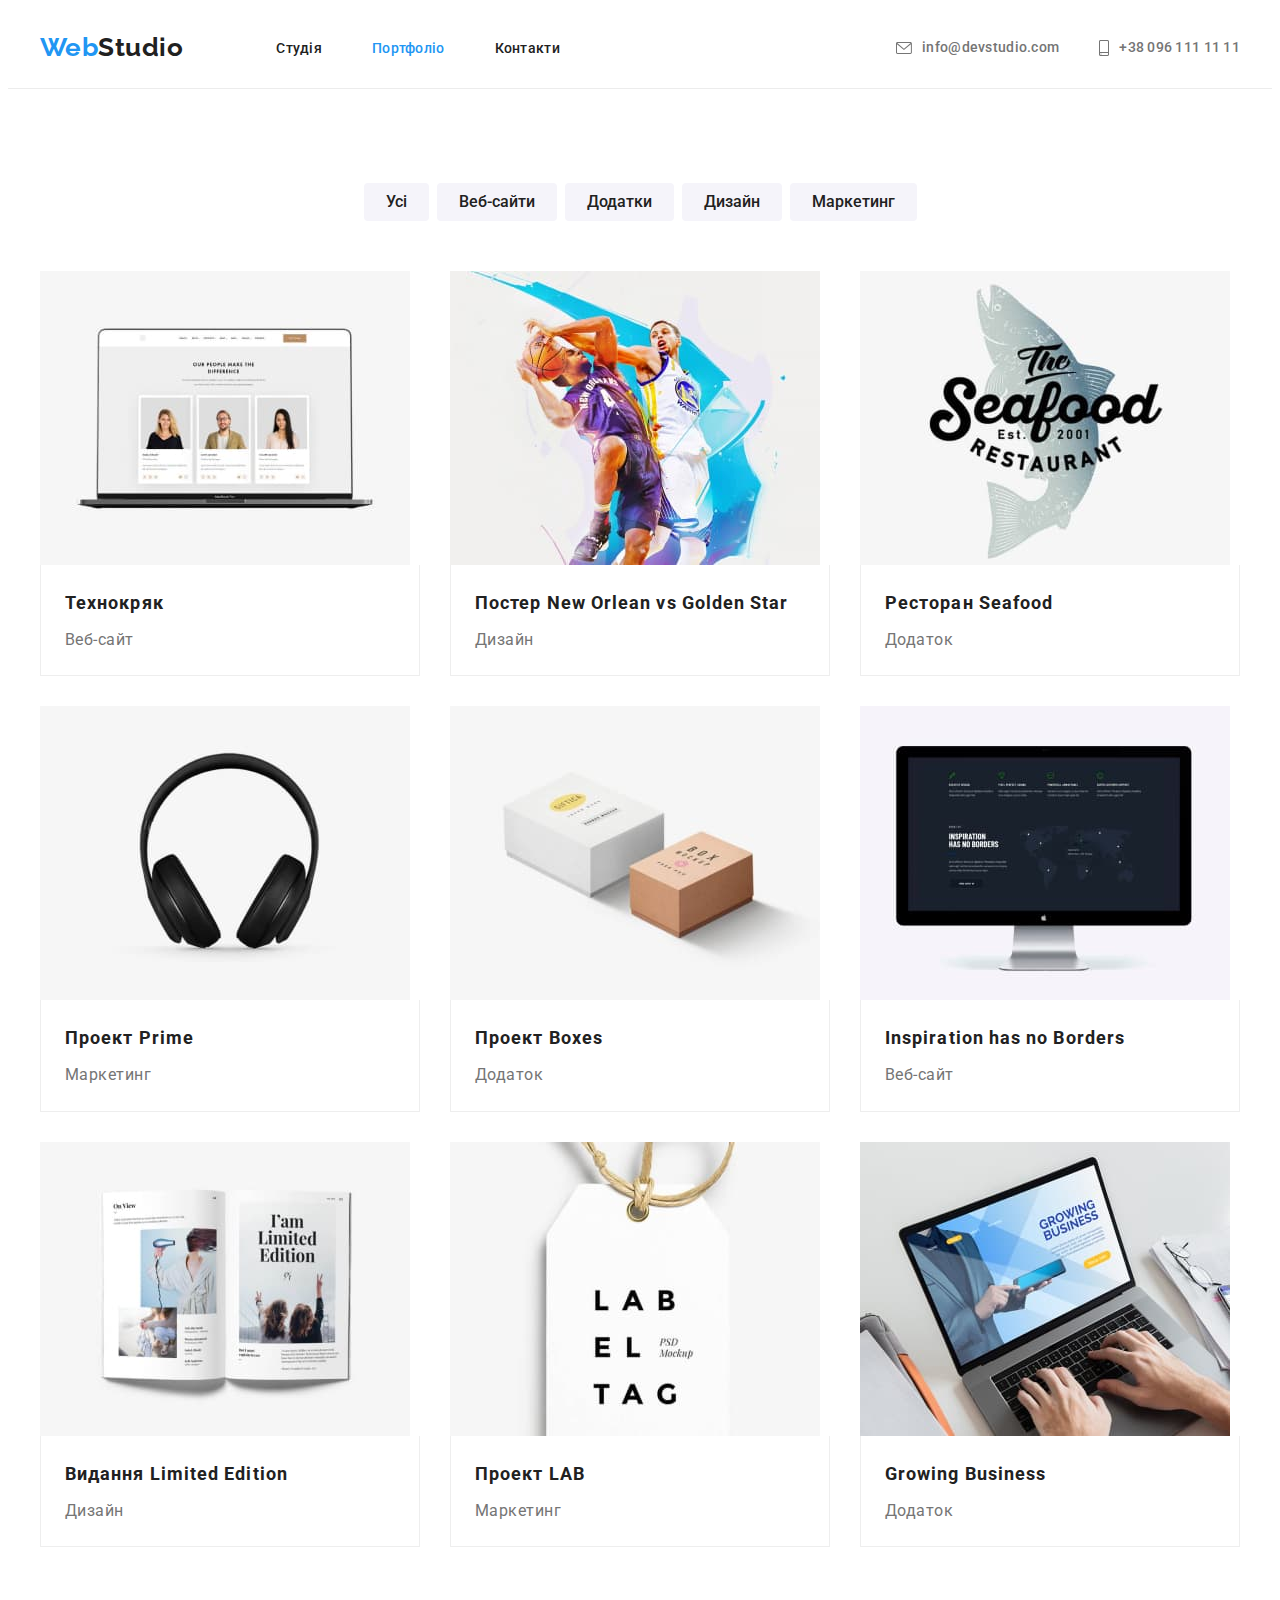
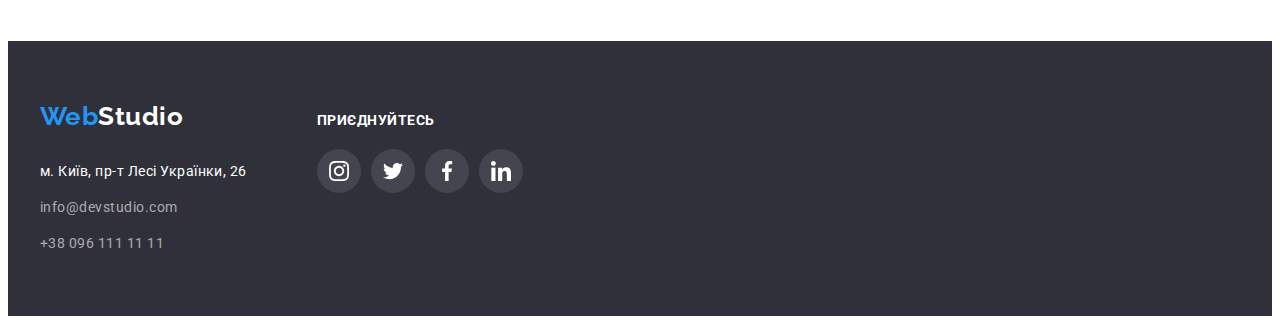
==== portfolio.html @ df8eee69 "Initial commit" ====
<!DOCTYPE html>
<html lang="uk">
  <head>
    <meta charset="UTF-8" />
    <meta http-equiv="X-UA-Compatible" content="IE=edge" />
    <meta name="viewport" content="width=device-width, initial-scale=1.0" />
    <title>Портфоліо</title>
    <link rel="stylesheet" href="https://fonts.googleapis.com/css2?family=Raleway:wght@700&family=Roboto:wght@400;500;700;900&display=swap" />
    <link
      rel="stylesheet"
      href="https://cdnjs.cloudflare.com/ajax/libs/modern-normalize/1.1.0/modern-normalize.min.css"
      integrity="sha512-wpPYUAdjBVSE4KJnH1VR1HeZfpl1ub8YT/NKx4PuQ5NmX2tKuGu6U/JRp5y+Y8XG2tV+wKQpNHVUX03MfMFn9Q=="
      crossorigin="anonymous"
      referrerpolicy="no-referrer"
    />
    <link rel="stylesheet" href="./css/style.css" />
  </head>
  <body>
    <header class="portfolio header">
      <div class="container">
        <div class="header-container">
          <nav class="flex-container">
            <a lang="en" href="./index.html" class="logo">Web<span class="logo-sec-h">Studio</span></a>
            <ul class="nav list">
              <li><a class="nav-link" href="./index.html">Студія</a></li>
              <li><a class="nav-link current" href="./portfolio.html">Портфоліо</a></li>
              <li><a class="nav-link" href="#">Контакти</a></li>
            </ul>
          </nav>
          <ul class="nav-contact list">
            <li>
              <a class="contact-header" lang="en" href="mailto:info@devstudio.com">
                <svg width="16" height="12" class="mail">
                  <use href="./images/icons.svg#icon-envelope"></use>
                </svg>
                info@devstudio.com</a
              >
            </li>
            <li>
              <a class="contact-header" href="tel:+30961111111">
                <svg width="10" height="16" class="smartph">
                  <use href="./images/icons.svg#icon-phone"></use>
                </svg>
                +38 096 111 11 11
              </a>
            </li>
          </ul>
        </div>
      </div>
    </header>

    <main>
      <section class="main section">
        <div class="container">
          <h1 class="visually-hidden">Фільтри та портфоліо</h1>
          <ul class="portfolio-button list">
            <li>
              <button type="button" class="main-button">Усі</button>
            </li>
            <li>
              <button type="button" class="main-button">Веб-сайти</button>
            </li>
            <li>
              <button type="button" class="main-button">Додатки</button>
            </li>
            <li>
              <button type="button" class="main-button">Дизайн</button>
            </li>
            <li>
              <button type="button" class="main-button">Маркетинг</button>
            </li>
          </ul>
          <ul class="portfolio list">
            <li class="portfolio-card">
              <img src="./images/laptop_with_persons.jpg" alt="Ноутбук з фото-картками персоналу" width="370" />
              <div class="container-portf-text">
                <h2 class="main-title">Технокряк</h2>
                <p class="main-sub">Веб-сайт</p>
              </div>
            </li>
            <li class="portfolio-card">
              <img src="./images/basketball_players.jpg" alt="Хлопці, котрі грають у баскетбол" width="370" />
              <div class="container-portf-text">
                <h2 class="main-title">Постер New Orlean vs Golden Star</h2>
                <p class="main-sub">Дизайн</p>
              </div>
            </li>
            <li class="portfolio-card">
              <img src="./images/fish.jpg" alt="Риба на задньому фоні з назвою ресторана на передньому фоні" width="370" />
              <div class="container-portf-text">
                <h2 class="main-title">Ресторан Seafood</h2>
                <p class="main-sub">Додаток</p>
              </div>
            </li>
            <li class="portfolio-card">
              <img src="./images/headphones.jpg" alt="Накладні навушники" width="370" />
              <div class="container-portf-text">
                <h2 class="main-title">Проект Prime</h2>
                <p class="main-sub">Маркетинг</p>
              </div>
            </li>
            <li class="portfolio-card">
              <img src="./images/boxes.jpg" alt="Дві коробки різних розмірів" width="370" />
              <div class="container-portf-text">
                <h2 class="main-title">Проект Boxes</h2>
                <p class="main-sub">Додаток</p>
              </div>
            </li>
            <li class="portfolio-card">
              <img src="./images/the_stationary_screen.jpg" alt="Стіціонарний монітор з відкритою програмою" width="370" />
              <div class="container-portf-text">
                <h2 class="main-title">Inspiration has no Borders</h2>
                <p class="main-sub">Веб-сайт</p>
              </div>
            </li>
            <li class="portfolio-card">
              <img src="./images/magazine.jpg" alt="Розгорнутий журнал за статтею" width="370" />
              <div class="container-portf-text">
                <h2 class="main-title">Видання Limited Edition</h2>
                <p class="main-sub">Дизайн</p>
              </div>
            </li>
            <li class="portfolio-card">
              <img src="./images/tag.jpg" alt="Біла бірка з чорним надписом" width="370" />
              <div class="container-portf-text">
                <h2 class="main-title">Проект LAB</h2>
                <p class="main-sub">Маркетинг</p>
              </div>
            </li>
            <li class="portfolio-card">
              <img src="./images/laptop_and_hands.jpg" alt="Чоловічі руки набирають текст на клавіатурі ноутбука" width="370" />
              <div class="container-portf-text">
                <h2 class="main-title">Growing Business</h2>
                <p class="main-sub">Додаток</p>
              </div>
            </li>
          </ul>
        </div>
      </section>
    </main>

    <footer class="footer">
      <div class="container container-footer">
        <div class="logo-space">
          <a class="logo" lang="en" href="./index.html">Web<span class="logo-sec-f">Studio</span></a>
          <address class="address">
            <ul class="list">
              <li class="footer-link">
                <a href="https://goo.gl/maps/CPtrU1FHBa2aNyZL9" target="_blank" rel="noopener noreferrer nofollow" class="footer-address">м. Київ, пр-т Лесі Українки, 26</a>
              </li>
              <li class="footer-link">
                <a lang="en" href="mailto:info@devstudio.com" class="footer-contact">info@devstudio.com</a>
              </li>
              <li>
                <a href="tel:+380961111111" class="footer-contact">+38 096 111 11 11</a>
              </li>
            </ul>
          </address>
        </div>
        <div class="our-socials">
          <p class="our-socials-p">приєднуйтесь</p>
          <ul class="social-list">
            <li class="social-items">
              <a class="social-links-footer" href="#">
                <svg class="social-icons" width="20" height="20">
                  <use href="./images/icons.svg#icon-instagram-2"></use>
                </svg>
              </a>
            </li>
            <li class="social-items">
              <a class="social-links-footer" href="#">
                <svg class="social-icons" width="20" height="20">
                  <use href="./images/icons.svg#icon-twitter-1"></use>
                </svg>
              </a>
            </li>
            <li class="social-items">
              <a class="social-links-footer" href="#">
                <svg class="social-icons" width="20" height="20">
                  <use href="./images/icons.svg#icon-facebook-1"></use>
                </svg>
              </a>
            </li>
            <li class="social-items">
              <a class="social-links-footer" href="#">
                <svg class="social-icons-footer" width="20" height="20">
                  <use href="./images/icons.svg#icon-linkedin-1"></use>
                </svg>
              </a>
            </li>
          </ul>
        </div>
      </div>
    </footer>
  </body>
</html>
---- css/style.css ----
html {
  box-sizing: border-box;
}

:root {
  --color-primery: #212121;
  --color-secondary: #757575;
  --color-accent: #2196f3;
  --color-white-bgc: #ffffff;
  --color-around-black-bgc: #2f303a;
  --color-around-white-bgc: #f5f5f5;
  --color-gray-bgc: #f5f4fa;
  --color-additional: #ffffff;
  --color-additional-second: rgba(255, 255, 255, 0.6);
  --color-button-accent: #188ce8;
  --color-icons: #afb1b8;
  --color-bgc-footer-icons: rgba(255, 255, 255, 0.1);
}

body {
  background-color: var(--color-white-bgc);
  color: var(--color-primery);
  font-family: Roboto, sans-serif;
  letter-spacing: 0.03em;
}

.list {
  list-style: none;
  padding: 0;
  margin: 0;
}

.visually-hidden {
  position: absolute;
  white-space: nowrap;
  width: 1px;
  height: 1px;
  overflow: hidden;
  border: 0;
  padding: 0;
  clip: rect(0 0 0 0);
  clip-path: inset(50%);
  margin: -1px;
}

.container {
  width: 1200px;
  margin-left: auto;
  margin-right: auto;
  padding-right: 15px;
  padding-left: 15px;
}

.section {
  padding: 94px 0;
}

h1,
h2,
h3,
h4,
h5,
h6,
p {
  margin: 0;
}

ul {
  margin: 0;
  padding: 0;
  list-style-type: none;
}

/* Стилізація index.html */

/* Overlay */

.overlay {
  height: 600px;
  /* max-width: 1600px; */
  margin-left: auto;
  margin-right: auto;
  background-image: linear-gradient(to right, rgba(47, 48, 58, 0.4), rgba(47, 48, 58, 0.4)), url('../images/people.jpg');
  background-position: center;
  background-repeat: no-repeat;
  background-size: cover;
}

/* Header */

.portfolio.header {
  border-bottom: 1px solid #ececec;
}

.header-container {
  display: flex;
  justify-content: space-between;
  align-items: center;
}
.flex-container {
  display: flex;
  align-items: center;
  flex-grow: 1;
  padding-top: 24px;
  padding-bottom: 25px;
  gap: 93px;
}

.nav.list {
  display: flex;
  justify-content: flex-start;
  align-items: center;
  gap: 50px;
}

.nav-contact {
  display: flex;
  gap: 40px;
  align-items: center;

  font-weight: 500;
  font-size: 14px;
  line-height: 1.14;
  letter-spacing: 0.02em;
  text-decoration: none;
}

.logo {
  color: var(--color-accent);
  text-decoration: none;
  font-family: raleway, sans-serif;
  font-weight: 700;
  font-size: 26px;
  line-height: 1.19;
}

.logo-sec-h {
  color: var(--color-primery);
}

.nav.list a {
  font-weight: 500;
  font-size: 14px;
  line-height: 1.14;
  letter-spacing: 0.02em;
  text-decoration: none;
}

.nav-link.current {
  color: var(--color-accent);
  text-decoration: none;
}

.nav-link {
  color: var(--color-primery);
  text-decoration: none;
}

.contact-header {
  color: var(--color-secondary);
  text-decoration: none;

  display: flex;
  align-items: center;
  fill: var(--color-secondary);
  gap: 10px;
}

.nav-link:hover,
.nav-link:focus,
.contact-header:hover,
.contact-header:focus {
  color: var(--color-accent);
  fill: var(--color-accent);
}

/* Section "Ефективні рішення для вашого бізнесу" */

.hero {
  background-color: var(--color-around-black-bgc);
  padding: 200px 0;
}

.hero-title {
  color: var(--color-additional);
  font-weight: 900;
  font-size: 44px;
  line-height: 1.36;
  text-align: center;
  letter-spacing: 0.06em;
  text-transform: uppercase;

  margin-bottom: 30px;
}

.button {
  color: var(--color-additional);
  background-color: var(--color-accent);
  font-family: inherit;
  font-weight: 700;
  font-size: 16px;
  line-height: 1.88;
  letter-spacing: 0.06em;
  cursor: pointer;

  padding: 10px 24px;
  border-radius: 4px;
  border: none;
}

.button-hero {
  display: flex;
  justify-content: center;
}

.button:hover,
.button:focus {
  background-color: var(--color-button-accent);
}

/* Section "Наші переваги" */

.features-caption {
  font-weight: 700;
  font-size: 14px;
  line-height: 1.14;
  text-transform: uppercase;
  width: 270px;
  border-radius: 4px;

  margin-bottom: 10px;
}

.features-sub {
  color: var(--color-secondary);
  font-weight: normal;
  font-size: 14px;
  line-height: 1.71;
}

.sub-section {
  display: flex;
  justify-content: center;
  gap: 30px;
}

/* Section "Чим ми займаємося" */

.works-title {
  font-weight: 700;
  font-size: 36px;
  line-height: 1.17;
  text-align: center;

  margin-bottom: 50px;
}

.work {
  display: flex;
  justify-content: space-between;
  align-items: center;
  gap: 30px;

  margin-bottom: 94px;
}

/* Section "Наша команда" */

.staff {
  background-color: var(--color-gray-bgc);
}

.staff-sec {
  display: flex;
  justify-content: space-between;
  align-items: center;
  gap: 30px;
}

.staff-cards {
  flex-basis: calc((100% - 3 * 30px) / 4);
}

.staff-sec img {
  display: block;
}

.staff-text {
  padding: 30px 70px;

  background-color: #fff;
  box-shadow: 0px 1px 3px rgba(0, 0, 0, 0.12), 0px 1px 1px rgba(0, 0, 0, 0.14), 0px 2px 1px rgba(0, 0, 0, 0.2);
}

.staff-text:nth-child(2) {
  padding: 30px 32px 30px 32px;
}

.staff-title {
  font-weight: 700;
  font-size: 36px;
  line-height: 1.17;
  text-align: center;

  margin-bottom: 50px;
}

.staff-caption {
  font-weight: 500;
  font-size: 16px;
  line-height: 1.19;
  text-align: center;

  margin-bottom: 10px;
}

.staff-sub {
  color: var(--color-secondary);
  font-weight: 400;
  font-size: 16px;
  line-height: 1.19;
  text-align: center;
  margin-bottom: 16px;
}

.fuatures-icons {
  width: 270px;
  height: 120px;
  background-color: var(--color-gray-bgc);
  margin-bottom: 30px;

  display: flex;
  align-items: center;
  justify-content: center;
  border-radius: 4px;
}

.social-list {
  display: flex;
  align-items: center;
  gap: 10px;
}

.social-items {
  width: 44px;
  height: 44px;
}

.social-links {
  width: 100%;
  height: 100%;
  display: flex;
  align-items: center;
  justify-content: center;
  border-radius: 50%;
  background-color: var(--color-additional);
  fill: var(--color-icons);
}

.social-links:hover,
.social-links:focus {
  background-color: var(--color-accent);
  fill: var(--color-additional);
}

/* Секція "Постійні клієнти" */

.clients-title {
  font-weight: 700;
  font-size: 36px;
  line-height: 1.17;
  text-align: center;

  margin-bottom: 50px;
}

.clients-list {
  display: flex;

  align-items: center;
  gap: 30px;
}

.clients-items {
  width: 170px;
  height: 92px;
  flex-basis: calc((100%-150px) / 6);
  align-items: center;
  justify-content: center;
}

.clients-link {
  width: 100%;
  height: 100%;
  display: flex;
  align-items: center;
  justify-content: center;
  background-color: var(--color-additional);
  fill: var(--color-icons);
  border: 1px solid #afb1b8;
  border-radius: 4px;
}

.clients-link:hover,
.clients-link:focus {
  fill: var(--color-accent);
  border-color: var(--color-accent);
}

/* Footer */

.footer {
  background-color: var(--color-around-black-bgc);
}

.logo-sec-f {
  color: var(--color-additional);
}

.logo-space {
  padding: 60px 0;
}

.address {
  font-family: 'Roboto', sans-serif;
  font-style: normal;
  font-size: 14px;
  line-height: 1.71;
  text-decoration: none;

  margin-top: 28px;
}

.footer-link {
  margin-bottom: 12px;
}

.footer-address {
  color: var(--color-additional);
  text-decoration: none;
}

.footer-contact {
  color: var(--color-additional-second);
  text-decoration: none;
}

.footer-address:hover,
.footer-address:focus,
.footer-contact:hover,
.footer-contact:focus {
  color: var(--color-accent);
}

.our-socials {
  width: 206px;
  height: 80px;

  padding-top: 72px;
}

.container-footer {
  display: flex;
  gap: 70px;
  align-items: baseline;
}

.our-socials-p {
  font-weight: 700;
  font-size: 14px;
  line-height: 1.14;
  text-transform: uppercase;
  color: var(--color-additional);

  margin-bottom: 20px;
}

.social-links-footer {
  width: 100%;
  height: 100%;
  display: flex;
  align-items: center;
  justify-content: center;
  border-radius: 50%;
  background-color: var(--color-bgc-footer-icons);
  fill: var(--color-additional);
}

.social-links-footer:hover,
.social-links-footer:focus {
  background-color: var(--color-accent);
  fill: var(--color-additional);
}

/* Портфоліо */

/* Кнопки */

.portfolio-button {
  display: flex;
  justify-content: center;

  margin-bottom: 50px;
  gap: 8px;
}

.main-button {
  color: var(--color-primery);
  background-color: var(--color-gray-bgc);
  font-family: inherit;
  font-weight: 500;
  font-size: 16px;
  line-height: 1.62;
  text-align: center;

  cursor: pointer;

  padding: 6px 22px;
  border-radius: 4px;
  border: none;
}

.main-button:hover,
.main-button:focus {
  color: var(--color-white-bgc);
  background-color: var(--color-accent);
  box-shadow: 0px 3px 1px rgba(0, 0, 0, 0.1), 0px 1px 2px rgba(0, 0, 0, 0.08), 0px 2px 2px rgba(0, 0, 0, 0.12);
}

/* img */

.main-title {
  color: var(--color-primery);
  font-weight: 700;
  font-size: 18px;
  line-height: 2;
  letter-spacing: 0.06em;

  margin-bottom: 4px;
}

.main-sub {
  color: var(--color-secondary);
  font-weight: 400;
  font-size: 16px;
  line-height: 1.9;
}

.portfolio {
  display: flex;
  gap: 30px;
  flex-wrap: wrap;
}

.portfolio-card {
  flex-basis: calc((100% - 2 * 30px) / 3);
}

.portfolio-card img {
  display: block;
}

.container-portf-text {
  border: 1px solid #eeeeee;
  border-top: none;
  padding: 20px 24px;
}

.portfolio-card:hover,
.portfolio-card:focus {
  box-shadow: 0px 1px 1px rgba(0, 0, 0, 0.12), 0px 4px 4px rgba(0, 0, 0, 0.06), 1px 4px 6px rgba(0, 0, 0, 0.16);
}
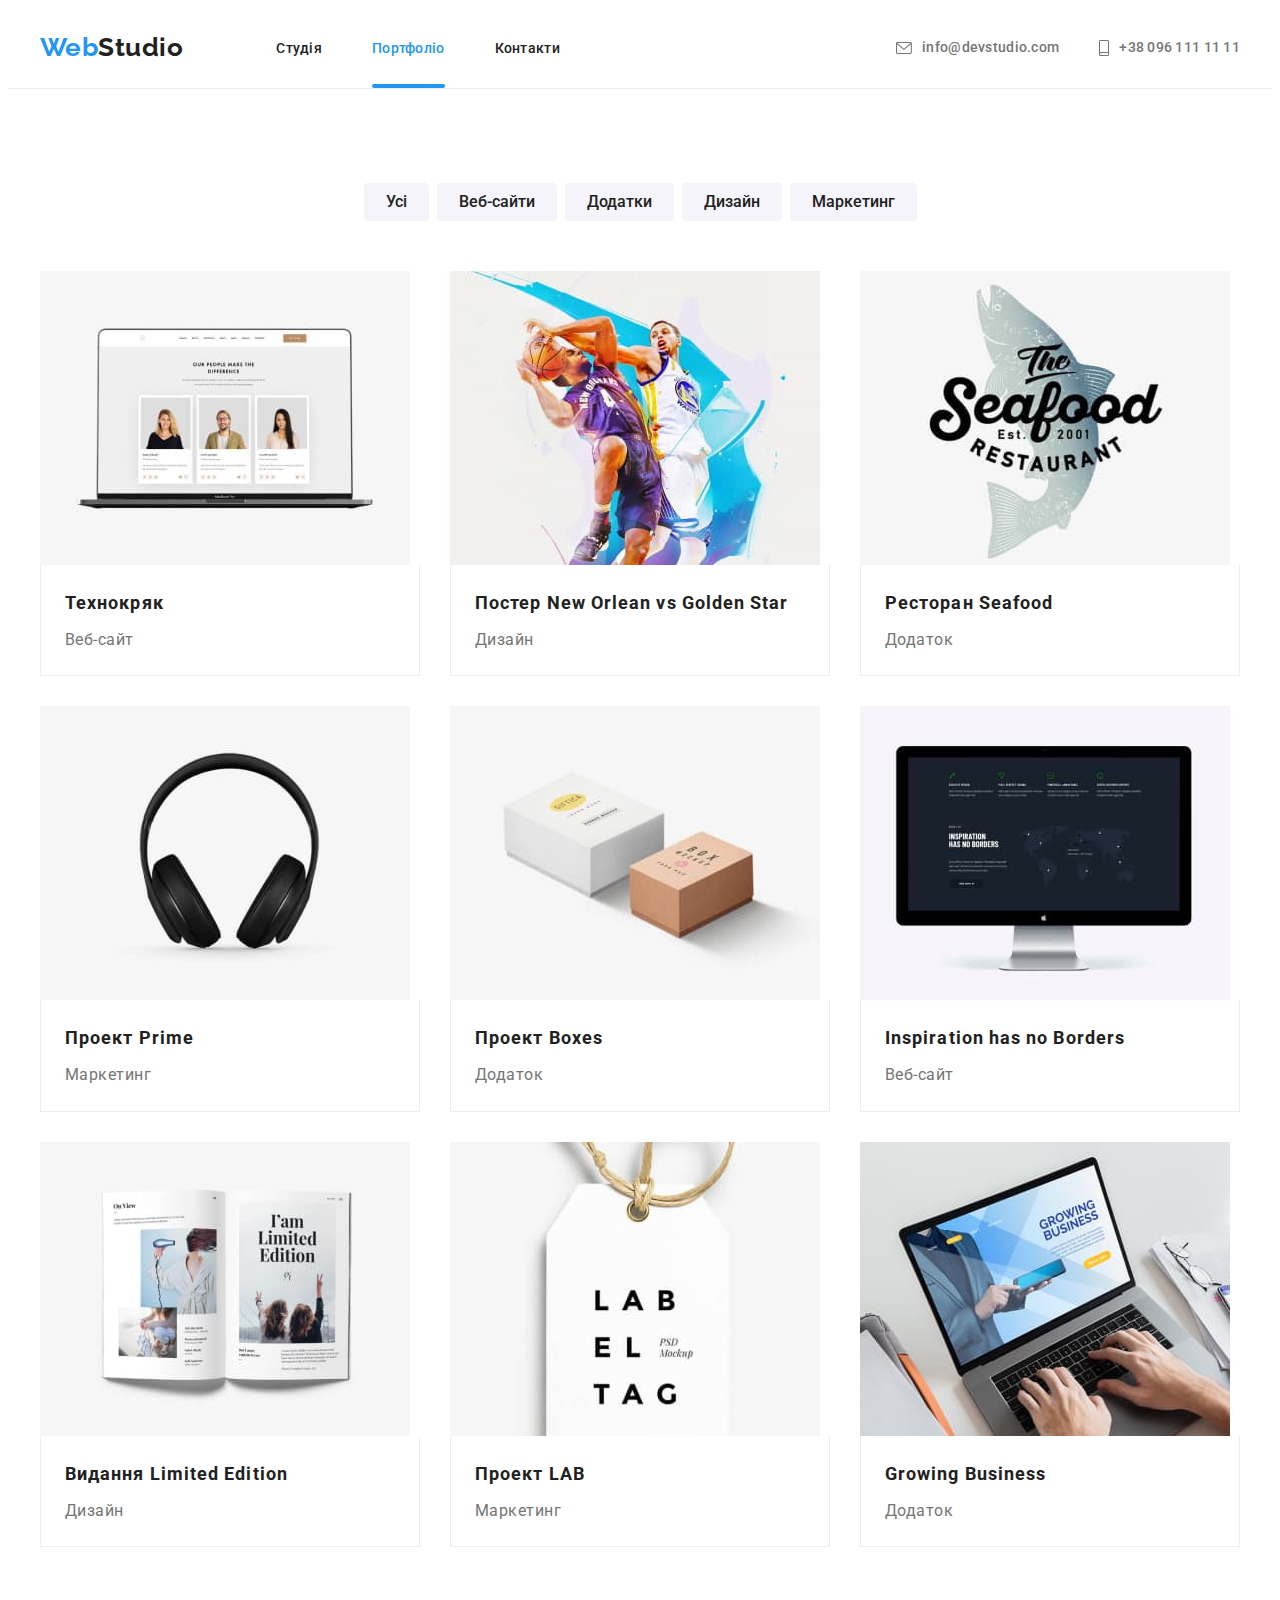
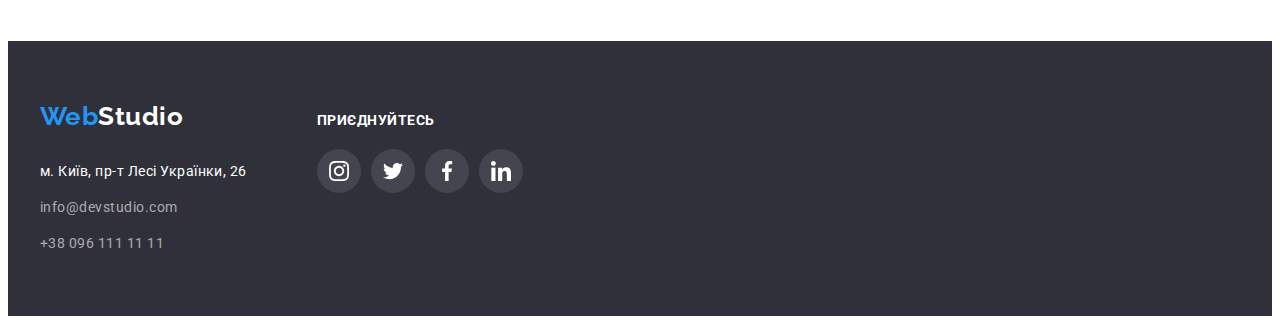
==== commit e79c9a7e: "finaly" ====
--- a/portfolio.html
+++ b/portfolio.html
@@ -72,63 +72,109 @@
           </ul>
           <ul class="portfolio list">
             <li class="portfolio-card">
-              <img src="./images/laptop_with_persons.jpg" alt="Ноутбук з фото-картками персоналу" width="370" />
+              <div class="card-image-container">
+                <div class="text-overlay">
+                  <p>Ресурс пропонує комплексні пропозиції з різним рівнем функціоналу та сервісів. Все це дозволить відвідувачу отримати вичерпні відомості про компанію чи приватну особу.</p>
+                </div>
+                <img src="./images/laptop_with_persons.jpg" alt="Ноутбук з фото-картками персоналу" width="370" />
+              </div>
               <div class="container-portf-text">
                 <h2 class="main-title">Технокряк</h2>
                 <p class="main-sub">Веб-сайт</p>
               </div>
             </li>
             <li class="portfolio-card">
-              <img src="./images/basketball_players.jpg" alt="Хлопці, котрі грають у баскетбол" width="370" />
+              <div class="card-image-container">
+                <div class="text-overlay">
+                  <p>Ресурс пропонує комплексні пропозиції з різним рівнем функціоналу та сервісів. Все це дозволить відвідувачу отримати вичерпні відомості про компанію чи приватну особу.</p>
+                </div>
+                <img src="./images/basketball_players.jpg" alt="Хлопці, котрі грають у баскетбол" width="370" />
+              </div>
               <div class="container-portf-text">
                 <h2 class="main-title">Постер New Orlean vs Golden Star</h2>
                 <p class="main-sub">Дизайн</p>
               </div>
             </li>
             <li class="portfolio-card">
-              <img src="./images/fish.jpg" alt="Риба на задньому фоні з назвою ресторана на передньому фоні" width="370" />
+              <div class="card-image-container">
+                <div class="text-overlay">
+                  <p>Ресурс пропонує комплексні пропозиції з різним рівнем функціоналу та сервісів. Все це дозволить відвідувачу отримати вичерпні відомості про компанію чи приватну особу.</p>
+                </div>
+                <img src="./images/fish.jpg" alt="Риба на задньому фоні з назвою ресторана на передньому фоні" width="370" />
+              </div>
               <div class="container-portf-text">
                 <h2 class="main-title">Ресторан Seafood</h2>
                 <p class="main-sub">Додаток</p>
               </div>
             </li>
             <li class="portfolio-card">
-              <img src="./images/headphones.jpg" alt="Накладні навушники" width="370" />
+              <div class="card-image-container">
+                <div class="text-overlay">
+                  <p>Ресурс пропонує комплексні пропозиції з різним рівнем функціоналу та сервісів. Все це дозволить відвідувачу отримати вичерпні відомості про компанію чи приватну особу.</p>
+                </div>
+
+                <img src="./images/headphones.jpg" alt="Накладні навушники" width="370" />
+              </div>
               <div class="container-portf-text">
                 <h2 class="main-title">Проект Prime</h2>
                 <p class="main-sub">Маркетинг</p>
               </div>
             </li>
             <li class="portfolio-card">
-              <img src="./images/boxes.jpg" alt="Дві коробки різних розмірів" width="370" />
+              <div class="card-image-container">
+                <div class="text-overlay">
+                  <p>Ресурс пропонує комплексні пропозиції з різним рівнем функціоналу та сервісів. Все це дозволить відвідувачу отримати вичерпні відомості про компанію чи приватну особу.</p>
+                </div>
+                <img src="./images/boxes.jpg" alt="Дві коробки різних розмірів" width="370" />
+              </div>
               <div class="container-portf-text">
                 <h2 class="main-title">Проект Boxes</h2>
                 <p class="main-sub">Додаток</p>
               </div>
             </li>
             <li class="portfolio-card">
-              <img src="./images/the_stationary_screen.jpg" alt="Стіціонарний монітор з відкритою програмою" width="370" />
+              <div class="card-image-container">
+                <div class="text-overlay">
+                  <p>Ресурс пропонує комплексні пропозиції з різним рівнем функціоналу та сервісів. Все це дозволить відвідувачу отримати вичерпні відомості про компанію чи приватну особу.</p>
+                </div>
+                <img src="./images/the_stationary_screen.jpg" alt="Стіціонарний монітор з відкритою програмою" width="370" />
+              </div>
               <div class="container-portf-text">
                 <h2 class="main-title">Inspiration has no Borders</h2>
                 <p class="main-sub">Веб-сайт</p>
               </div>
             </li>
             <li class="portfolio-card">
-              <img src="./images/magazine.jpg" alt="Розгорнутий журнал за статтею" width="370" />
+              <div class="card-image-container">
+                <div class="text-overlay">
+                  <p>Ресурс пропонує комплексні пропозиції з різним рівнем функціоналу та сервісів. Все це дозволить відвідувачу отримати вичерпні відомості про компанію чи приватну особу.</p>
+                </div>
+                <img src="./images/magazine.jpg" alt="Розгорнутий журнал за статтею" width="370" />
+              </div>
               <div class="container-portf-text">
                 <h2 class="main-title">Видання Limited Edition</h2>
                 <p class="main-sub">Дизайн</p>
               </div>
             </li>
             <li class="portfolio-card">
-              <img src="./images/tag.jpg" alt="Біла бірка з чорним надписом" width="370" />
+              <div class="card-image-container">
+                <div class="text-overlay">
+                  <p>Ресурс пропонує комплексні пропозиції з різним рівнем функціоналу та сервісів. Все це дозволить відвідувачу отримати вичерпні відомості про компанію чи приватну особу.</p>
+                </div>
+                <img src="./images/tag.jpg" alt="Біла бірка з чорним надписом" width="370" />
+              </div>
               <div class="container-portf-text">
                 <h2 class="main-title">Проект LAB</h2>
                 <p class="main-sub">Маркетинг</p>
               </div>
             </li>
             <li class="portfolio-card">
-              <img src="./images/laptop_and_hands.jpg" alt="Чоловічі руки набирають текст на клавіатурі ноутбука" width="370" />
+              <div class="card-image-container">
+                <div class="text-overlay">
+                  <p>Ресурс пропонує комплексні пропозиції з різним рівнем функціоналу та сервісів. Все це дозволить відвідувачу отримати вичерпні відомості про компанію чи приватну особу.</p>
+                </div>
+                <img src="./images/laptop_and_hands.jpg" alt="Чоловічі руки набирають текст на клавіатурі ноутбука" width="370" />
+              </div>
               <div class="container-portf-text">
                 <h2 class="main-title">Growing Business</h2>
                 <p class="main-sub">Додаток</p>
--- a/css/style.css
+++ b/css/style.css
@@ -146,9 +146,27 @@
   text-decoration: none;
 }
 
+.nav-link {
+  position: relative;
+  padding: 28px 0;
+}
+
 .nav-link.current {
   color: var(--color-accent);
   text-decoration: none;
+}
+
+.nav-link.current::after {
+  content: '';
+
+  position: absolute;
+  bottom: -4px;
+  left: 0;
+
+  width: 100%;
+  height: 4px;
+  border-radius: 2px;
+  background-color: var(--color-accent);
 }
 
 .nav-link {
@@ -172,6 +190,7 @@
 .contact-header:focus {
   color: var(--color-accent);
   fill: var(--color-accent);
+  transition: transform 250ms cubic-bezier(0.4, 0, 0.2, 1);
 }
 
 /* Section "Ефективні рішення для вашого бізнесу" */
@@ -216,6 +235,7 @@
 .button:hover,
 .button:focus {
   background-color: var(--color-button-accent);
+  transition: transform 250ms cubic-bezier(0.4, 0, 0.2, 1);
 }
 
 /* Section "Наші переваги" */
@@ -262,6 +282,30 @@
   gap: 30px;
 
   margin-bottom: 94px;
+}
+
+.work-card {
+  position: relative;
+}
+
+.work-cards {
+  position: absolute;
+  bottom: 0;
+
+  left: 0;
+  min-width: 370px;
+  background: rgba(47, 48, 58, 0.8);
+  padding: 27px 0;
+  color: var(--color-additional);
+  font-weight: 700;
+  font-size: 14px;
+  line-height: 1.14;
+  text-align: center;
+  text-transform: uppercase;
+}
+
+.work-card img {
+  display: block;
 }
 
 /* Section "Наша команда" */
@@ -361,6 +405,7 @@
 .social-links:focus {
   background-color: var(--color-accent);
   fill: var(--color-additional);
+  transition: transform 250ms cubic-bezier(0.4, 0, 0.2, 1);
 }
 
 /* Секція "Постійні клієнти" */
@@ -405,6 +450,7 @@
 .clients-link:focus {
   fill: var(--color-accent);
   border-color: var(--color-accent);
+  transition: transform 250ms cubic-bezier(0.4, 0, 0.2, 1);
 }
 
 /* Footer */
@@ -450,6 +496,7 @@
 .footer-contact:hover,
 .footer-contact:focus {
   color: var(--color-accent);
+  transition: transform 250ms cubic-bezier(0.4, 0, 0.2, 1);
 }
 
 .our-socials {
@@ -490,6 +537,7 @@
 .social-links-footer:focus {
   background-color: var(--color-accent);
   fill: var(--color-additional);
+  transition: transform 250ms cubic-bezier(0.4, 0, 0.2, 1);
 }
 
 /* Портфоліо */
@@ -525,6 +573,7 @@
   color: var(--color-white-bgc);
   background-color: var(--color-accent);
   box-shadow: 0px 3px 1px rgba(0, 0, 0, 0.1), 0px 1px 2px rgba(0, 0, 0, 0.08), 0px 2px 2px rgba(0, 0, 0, 0.12);
+  transition: transform 250ms cubic-bezier(0.4, 0, 0.2, 1);
 }
 
 /* img */
@@ -560,6 +609,36 @@
   display: block;
 }
 
+.card-image-container {
+  position: relative;
+  overflow: hidden;
+}
+
+.text-overlay {
+  position: absolute;
+  left: 0;
+  bottom: 0;
+  width: 100%;
+  height: 294px;
+
+  transform: translateY(100%);
+  /* transition: transform 250ms cubic-bezier(0.4, 0, 0.2, 1); */
+
+  background: rgba(33, 150, 243, 0.9);
+  color: var(--color-additional);
+  font-weight: 400;
+  font-size: 18px;
+  line-height: 1.56;
+
+  padding: 63px 24px;
+}
+
+.portfolio-card:hover .text-overlay,
+.portfolio-card:focus .text-overlay {
+  transform: translateY(0);
+  transition: transform 250ms cubic-bezier(0.4, 0, 0.2, 1);
+}
+
 .container-portf-text {
   border: 1px solid #eeeeee;
   border-top: none;
@@ -569,4 +648,63 @@
 .portfolio-card:hover,
 .portfolio-card:focus {
   box-shadow: 0px 1px 1px rgba(0, 0, 0, 0.12), 0px 4px 4px rgba(0, 0, 0, 0.06), 1px 4px 6px rgba(0, 0, 0, 0.16);
-}
+  transition: transform 250ms cubic-bezier(0.4, 0, 0.2, 1);
+}
+
+/* Modal */
+
+.backdrop {
+  position: fixed;
+  width: 100%;
+  height: 100%;
+  top: 0;
+  left: 0;
+
+  background-color: rgba(0, 0, 0, 0.2);
+
+  transform: scale(100%);
+  transition: transform 250ms cubic-bezier(0.4, 0, 0.2, 1);
+}
+
+.modal {
+  position: absolute;
+  top: 50%;
+  left: 50%;
+  transform: translate(-50%, -50%) scale(1);
+  transition: transform 250ms cubic-bezier(0.4, 0, 0.2, 1);
+
+  background-color: var(--color-white-bgc);
+  max-width: 528px;
+  max-height: 581px;
+  height: 100%;
+  width: 100%;
+  box-shadow: 0px 1px 3px rgba(0, 0, 0, 0.12), 0px 1px 1px rgba(0, 0, 0, 0.14), 0px 2px 1px rgba(0, 0, 0, 0.2);
+  border-radius: 4px;
+}
+
+.is-hidden {
+  opacity: 0;
+  visibility: hidden;
+  pointer-events: none;
+
+  transition: opacity 250ms cubic-bezier(0.4, 0, 0.2, 1);
+  overflow-y: scroll;
+}
+
+.closed {
+  display: flex;
+  position: absolute;
+  top: 8px;
+  right: 8px;
+  width: 30px;
+  height: 30px;
+  justify-content: center;
+  align-items: center;
+  color: #000000;
+  background-color: #ffffff;
+  border-radius: 50%;
+  border: 1px solid rgba(0, 0, 0, 0.1);
+  cursor: pointer;
+  /* display: flex;
+  transition: fill 250ms cubic-bezier(0.4, 0, 0.2, 1); */
+}
